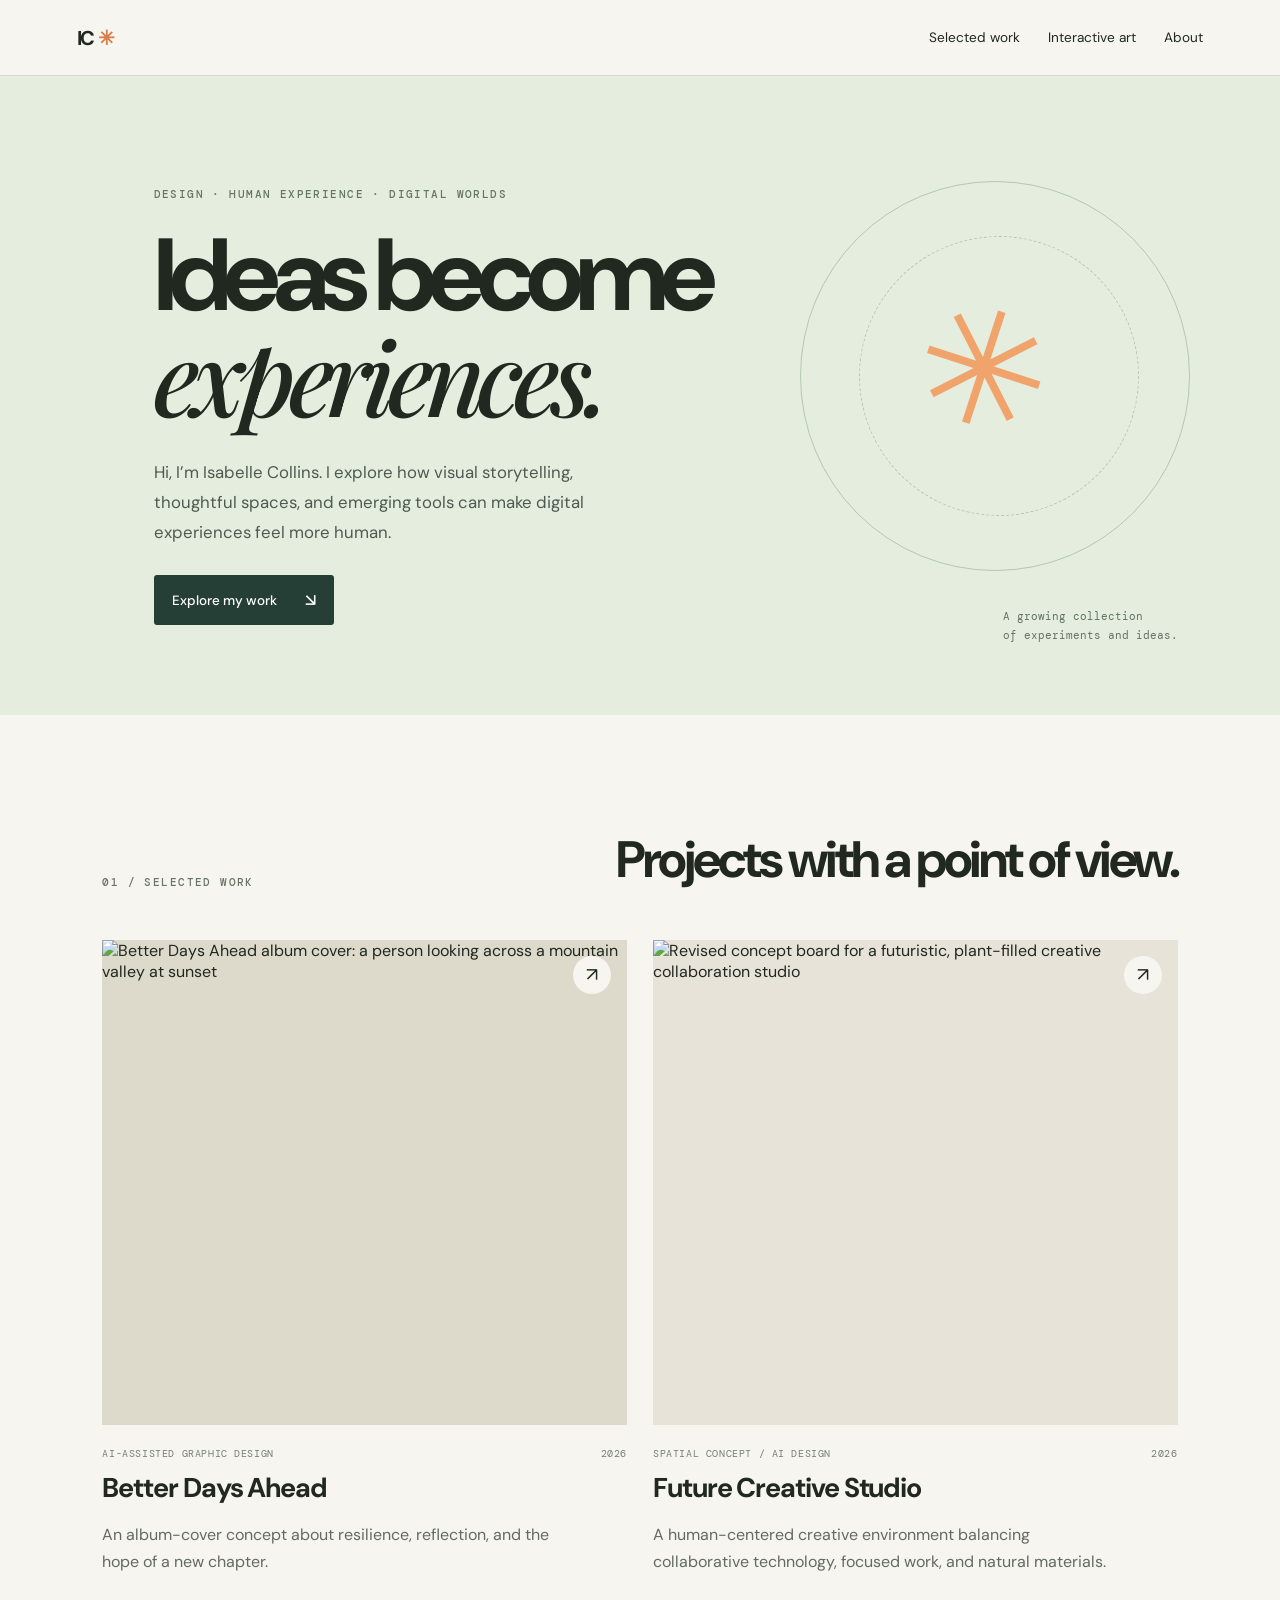
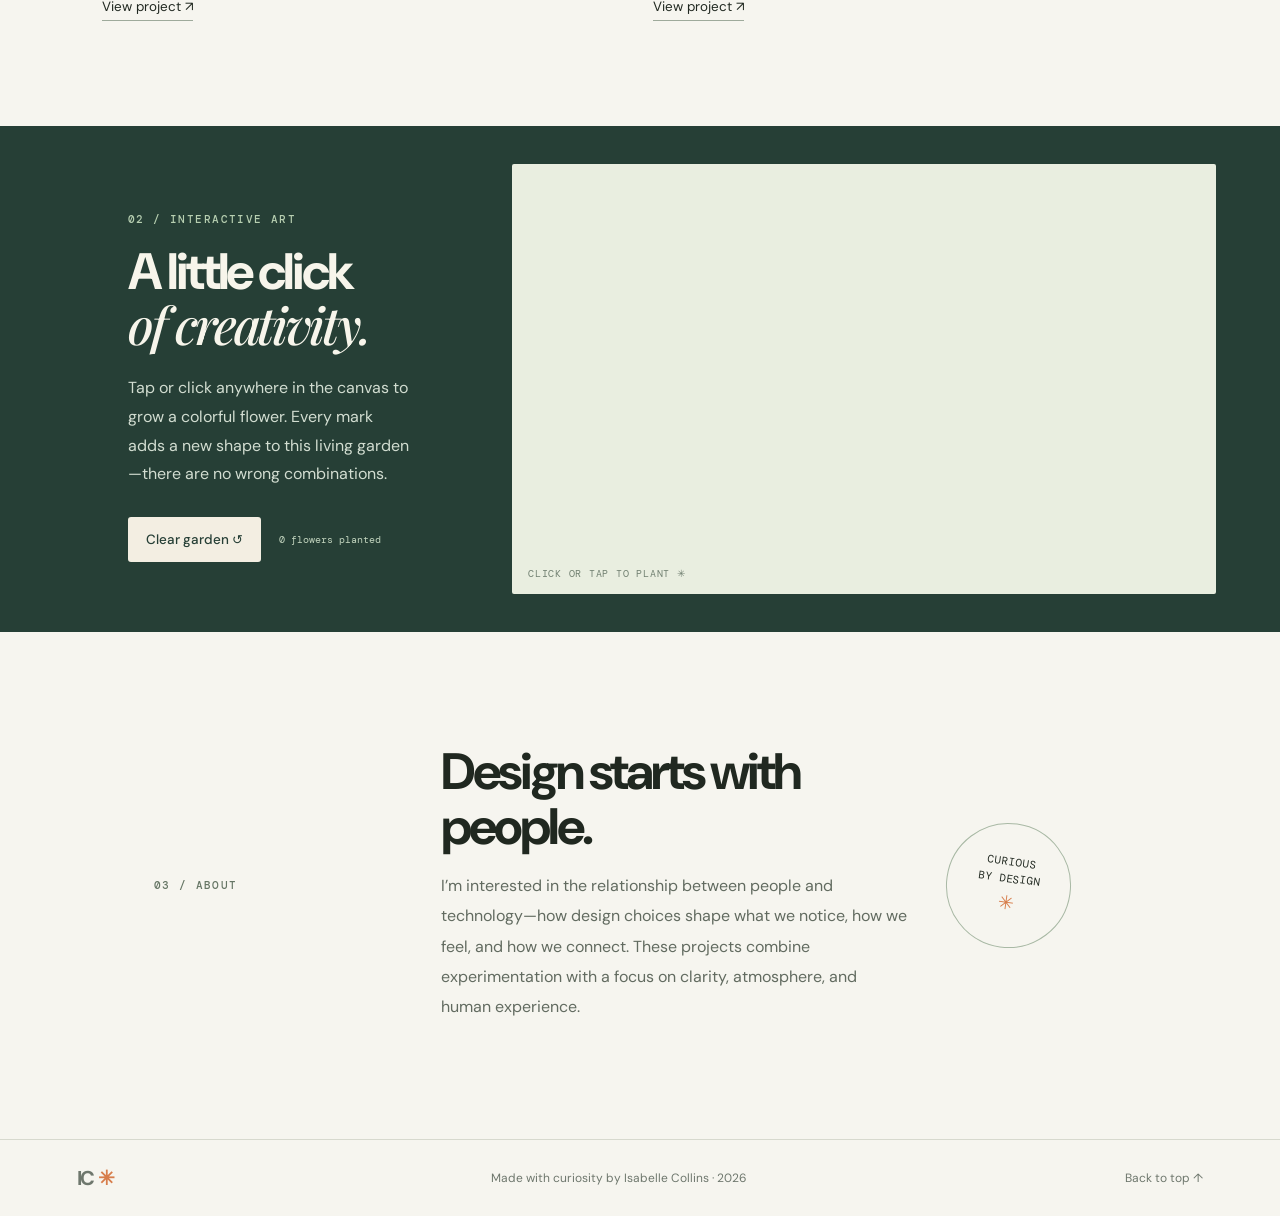
==== index.html @ 3fa0cb87 "Add files via upload Add portfolio website" ====
<!doctype html>
<html lang="en"><head><meta charset="utf-8"><meta name="viewport" content="width=device-width,initial-scale=1"><meta name="description" content="Isabelle Collins — design portfolio exploring AI-assisted visual storytelling, creative environments, and interactive art."><title>Isabelle Collins — Design Portfolio</title><link rel="stylesheet" href="styles.css"></head>
<body><nav class="nav"><a class="wordmark" href="index.html">IC<span>✳</span></a><div><a href="#work">Selected work</a><a href="#play">Interactive art</a><a href="#about">About</a></div></nav>
<header class="hero"><p class="eyebrow">DESIGN · HUMAN EXPERIENCE · DIGITAL WORLDS</p><h1>Ideas become<br><em>experiences.</em></h1><p class="intro">Hi, I’m Isabelle Collins. I explore how visual storytelling, thoughtful spaces, and emerging tools can make digital experiences feel more human.</p><a class="button" href="#work">Explore my work <span>↘</span></a><div class="hero-orbit orbit-one"></div><div class="hero-orbit orbit-two"></div><span class="hero-note">A growing collection<br>of experiments and ideas.</span></header>
<main><section id="work" class="section"><div class="section-heading"><p class="eyebrow">01 / SELECTED WORK</p><h2>Projects with a point of view.</h2></div><div class="project-grid"><a class="project-card album-card" href="album-cover.html"><div class="project-image"><img src="assets/better-days-ahead.png" alt="Better Days Ahead album cover: a person looking across a mountain valley at sunset"><span class="view-mark">↗</span></div><div class="project-meta"><span>AI-ASSISTED GRAPHIC DESIGN</span><span>2026</span></div><h3>Better Days Ahead</h3><p>An album-cover concept about resilience, reflection, and the hope of a new chapter.</p><span class="text-link">View project ↗</span></a><a class="project-card" href="creative-studio.html"><div class="project-image studio-image"><img src="assets/creative-studio-revised.png" alt="Revised concept board for a futuristic, plant-filled creative collaboration studio"><span class="view-mark">↗</span></div><div class="project-meta"><span>SPATIAL CONCEPT / AI DESIGN</span><span>2026</span></div><h3>Future Creative Studio</h3><p>A human-centered creative environment balancing collaborative technology, focused work, and natural materials.</p><span class="text-link">View project ↗</span></a></div></section>
<section id="play" class="play-section"><div class="play-copy"><p class="eyebrow">02 / INTERACTIVE ART</p><h2>A little click<br><em>of creativity.</em></h2><p>Tap or click anywhere in the canvas to grow a colorful flower. Every mark adds a new shape to this living garden—there are no wrong combinations.</p><div class="play-actions"><button id="clearGarden" class="button button-light">Clear garden ↺</button><span id="flowerCount" aria-live="polite">0 flowers planted</span></div></div><div class="garden-wrap"><canvas id="garden" aria-label="Interactive drawing area. Click or tap to plant colorful flowers." role="img"></canvas><span class="canvas-hint">CLICK OR TAP TO PLANT ✳</span></div></section>
<section id="about" class="about-section"><p class="eyebrow">03 / ABOUT</p><div><h2>Design starts with people.</h2><p>I’m interested in the relationship between people and technology—how design choices shape what we notice, how we feel, and how we connect. These projects combine experimentation with a focus on clarity, atmosphere, and human experience.</p></div><div class="about-stamp">CURIOUS<br>BY DESIGN <span>✳</span></div></section></main><footer><a class="wordmark" href="index.html">IC<span>✳</span></a><p>Made with curiosity by Isabelle Collins · 2026</p><a href="#top">Back to top ↑</a></footer><script src="script.js"></script></body></html>
---- styles.css ----
@import url('https://fonts.googleapis.com/css2?family=DM+Mono:wght@400;500&family=DM+Sans:wght@400;500;600;700&family=Playfair+Display:ital,wght@0,500;0,600;1,500;1,600&display=swap');
:root{--ink:#202820;--paper:#f6f5ef;--green:#d9e8d6;--deep:#263f36;--orange:#f0a36b;--line:#d7d9ce;--muted:#697268}*{box-sizing:border-box}html{scroll-behavior:smooth}body{margin:0;background:var(--paper);color:var(--ink);font-family:'DM Sans',sans-serif}a{color:inherit;text-decoration:none}.nav{height:76px;padding:0 6vw;display:flex;align-items:center;justify-content:space-between;border-bottom:1px solid var(--line)}.wordmark{font-weight:700;font-size:1.25rem;letter-spacing:-.08em}.wordmark span{color:#d77d4b;margin-left:4px}.nav div{display:flex;gap:28px;font-size:.85rem}.nav div a:hover,.text-link:hover,.back-link:hover{color:#b75f36}.hero{min-height:610px;padding:100px 12vw 90px;position:relative;overflow:hidden;background:#e5eddf}.eyebrow{font:500 .68rem 'DM Mono',monospace;letter-spacing:.13em;color:#667665;text-transform:uppercase}.hero h1,.detail-page h1{font-size:clamp(3.6rem,8vw,7.2rem);line-height:.98;letter-spacing:-.075em;margin:24px 0}.hero h1 em,.detail-page h1 em,.play-copy h2 em{font-family:'Playfair Display',serif;font-weight:500}.intro{max-width:460px;font-size:1.05rem;line-height:1.8;color:#4e5a50;margin-bottom:28px}.button{display:inline-flex;align-items:center;gap:28px;border:0;border-radius:3px;background:var(--deep);color:#fff;padding:14px 18px;font:500 .84rem 'DM Sans',sans-serif;cursor:pointer}.button span{font-size:1.1rem}.hero-orbit{position:absolute;border:1px solid #b3c9ae;border-radius:50%;pointer-events:none}.orbit-one{width:390px;height:390px;right:7%;top:105px}.orbit-two{width:280px;height:280px;right:11%;top:160px;border-style:dashed}.hero:after{content:'✳';position:absolute;right:18%;top:190px;font-size:160px;color:#f0a36b;transform:rotate(18deg)}.hero-note{position:absolute;right:8%;bottom:70px;font: .7rem 'DM Mono',monospace;line-height:1.7;color:#617366}.section{padding:105px 8vw}.section-heading{display:flex;align-items:end;justify-content:space-between;margin-bottom:40px}.section h2,.about-section h2{font-size:clamp(2rem,4vw,3.7rem);letter-spacing:-.06em;line-height:1.08;margin:12px 0}.project-grid{display:grid;grid-template-columns:1fr 1fr;gap:26px}.project-card{display:block;min-width:0}.project-image{position:relative;background:#e7e3d9;overflow:hidden;aspect-ratio:1.08/1}.project-image img{width:100%;height:100%;object-fit:cover;display:block;transition:transform .5s}.project-card:hover .project-image img{transform:scale(1.035)}.album-card .project-image img{object-fit:contain;background:#ddd9cb}.view-mark{position:absolute;right:16px;top:16px;width:38px;height:38px;display:grid;place-items:center;background:var(--paper);border-radius:50%;font-size:1.2rem}.project-meta{display:flex;justify-content:space-between;gap:10px;margin-top:22px;font: .62rem 'DM Mono',monospace;letter-spacing:.06em;color:#718071}.project-card h3{font-size:1.7rem;letter-spacing:-.04em;margin:10px 0}.project-card p{line-height:1.7;color:#626b60;max-width:460px}.text-link{display:inline-block;margin-top:6px;border-bottom:1px solid #9eaa9b;padding-bottom:5px;font-size:.84rem}.play-section{display:grid;grid-template-columns:.8fr 1.2fr;background:var(--deep);color:#f7f5eb;min-height:480px}.play-copy{padding:75px 8vw 70px 10vw;align-self:center}.play-copy .eyebrow{color:#b7cfb1}.play-copy h2{font-size:clamp(2.5rem,4vw,4.2rem);line-height:1.02;letter-spacing:-.06em;margin:20px 0}.play-copy p:not(.eyebrow){color:#d2ddd1;line-height:1.8;max-width:390px}.play-actions{display:flex;align-items:center;gap:18px;margin-top:28px;flex-wrap:wrap}.button-light{background:#f3eee2;color:var(--deep)}#flowerCount{font: .65rem 'DM Mono',monospace;color:#c3d5bf}.garden-wrap{position:relative;min-height:420px;background:#e9eee0;margin:38px 5vw 38px 0;overflow:hidden;border-radius:2px}#garden{width:100%;height:100%;position:absolute;inset:0;touch-action:manipulation;cursor:crosshair}.canvas-hint{position:absolute;bottom:14px;left:16px;font: .6rem 'DM Mono',monospace;letter-spacing:.08em;color:#718071;pointer-events:none}.about-section{padding:100px 12vw;display:grid;grid-template-columns:.7fr 1.3fr .5fr;gap:35px;align-items:center}.about-section>div:nth-child(2) p{line-height:1.9;color:#626b60;max-width:620px}.about-stamp{border:1px solid #a9b9a5;border-radius:50%;width:125px;height:125px;display:flex;align-items:center;justify-content:center;flex-direction:column;text-align:center;font: .68rem 'DM Mono',monospace;line-height:1.6;transform:rotate(8deg)}.about-stamp span{color:#d77d4b;font-size:1.2rem}footer{border-top:1px solid var(--line);padding:25px 6vw;display:flex;align-items:center;justify-content:space-between;font-size:.75rem;color:#6e776d}footer p{margin:0}.detail-page{max-width:1120px;margin:auto;padding:55px 5vw 90px}.back-link{display:inline-block;margin-bottom:50px;font-size:.85rem;color:#5d6c5d}.detail-page h1{font-size:clamp(3.3rem,7vw,6rem);margin:18px 0}.detail-lede{max-width:650px;font-size:1.15rem;line-height:1.8;color:#5e695d;margin-bottom:45px}.detail-hero{background:#e4e1d7;padding:24px;text-align:center}.detail-hero img{max-width:100%;max-height:740px;object-fit:contain;display:block;margin:auto}.album-detail img{width:min(100%,650px)}.studio-detail img{width:100%}.image-caption{font-size:.75rem;color:#6b7468;text-align:left;line-height:1.6}.detail-columns{display:grid;grid-template-columns:1fr 1fr;gap:50px 70px;padding:75px 3vw}.detail-columns h2{font-size:1.8rem;letter-spacing:-.05em;margin:12px 0}.detail-columns p:not(.eyebrow){color:#606b60;line-height:1.9}.process-image{padding:0 3vw 60px}.process-image img{width:100%;display:block;margin-top:20px}.next-project{display:flex;justify-content:space-between;align-items:center;padding:25px 30px;background:#e4ecdf;margin:20px 3vw}.next-project span{display:flex;flex-direction:column;gap:8px}.next-project small{font: .6rem 'DM Mono',monospace;letter-spacing:.1em;color:#697868}.next-project strong{font-size:1.2rem}
@media(max-width:700px){.nav{height:65px;padding:0 5vw}.nav div{gap:13px;font-size:.72rem}.hero{padding:75px 7vw 90px;min-height:570px}.hero-orbit{right:-160px;top:180px;opacity:.6}.hero:after{right:12%;top:250px;font-size:100px}.hero-note{right:8%;bottom:34px}.section{padding:70px 6vw}.section-heading{display:block}.project-grid{grid-template-columns:1fr;gap:42px}.play-section{grid-template-columns:1fr}.play-copy{padding:60px 7vw 35px}.garden-wrap{height:360px;margin:0 6vw 35px}.about-section{padding:70px 7vw;grid-template-columns:1fr;gap:10px}.about-stamp{width:100px;height:100px;margin-top:10px}.detail-page{padding:35px 5vw 65px}.back-link{margin-bottom:35px}.detail-hero{padding:12px}.detail-columns{grid-template-columns:1fr;gap:25px;padding:45px 2vw}.process-image{padding:0 2vw 35px}footer{padding:22px 5vw;gap:14px;flex-wrap:wrap}footer p{order:3;width:100%}.project-meta{font-size:.55rem}}
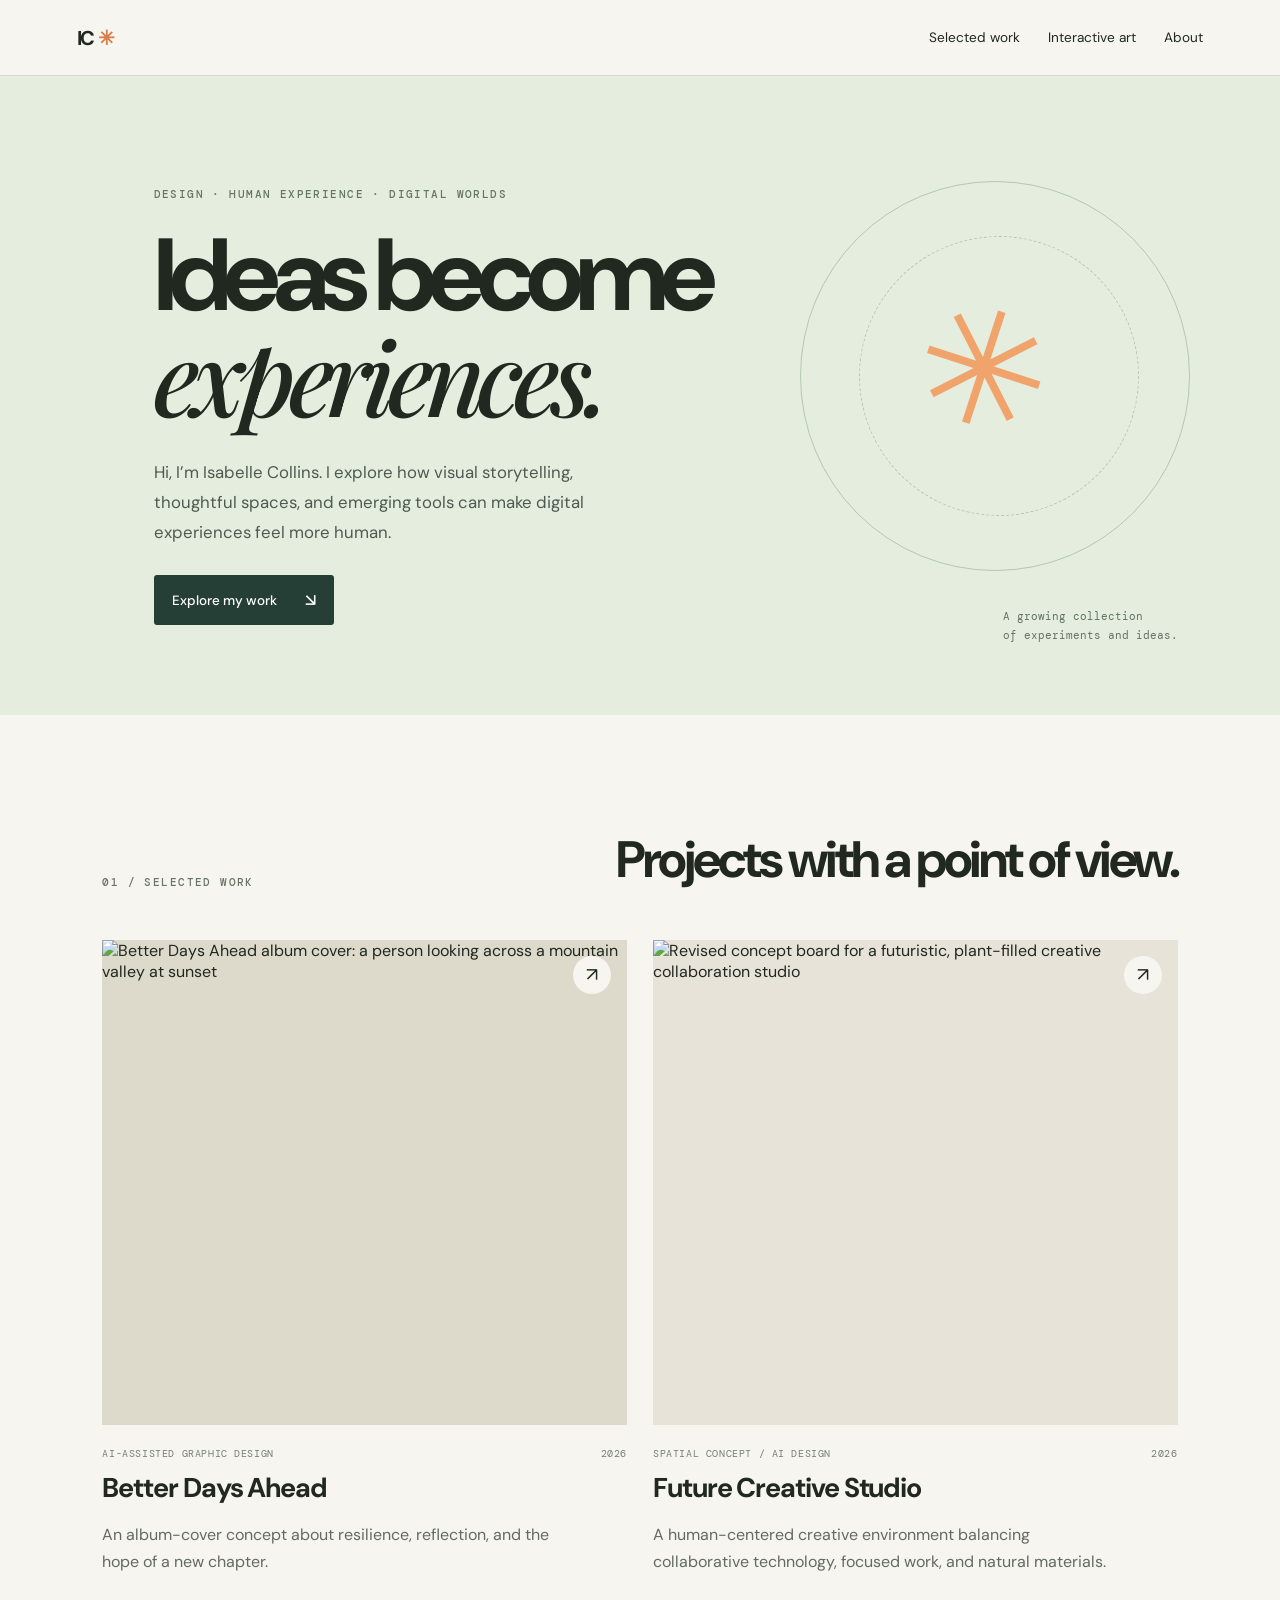
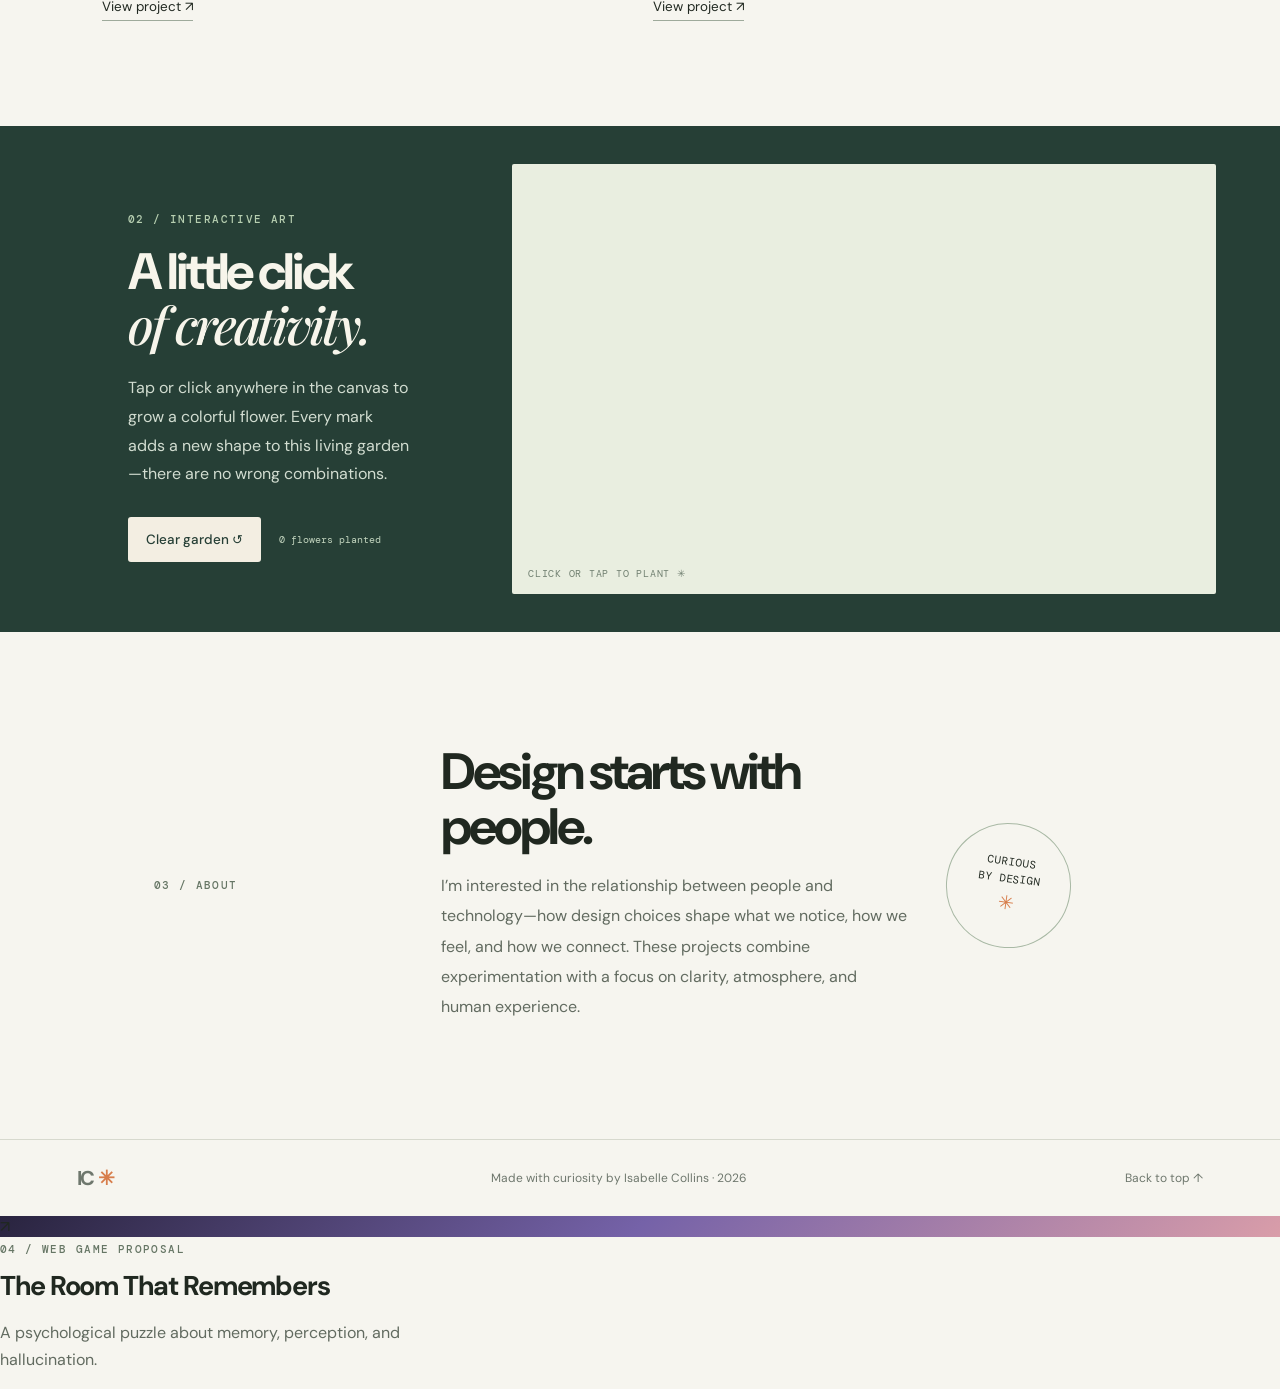
==== commit 54bd33e5: "Add project card for web game proposal Added a new project card for 'The Room That Remembers' web ga" ====
--- a/index.html
+++ b/index.html
@@ -5,3 +5,14 @@
 <main><section id="work" class="section"><div class="section-heading"><p class="eyebrow">01 / SELECTED WORK</p><h2>Projects with a point of view.</h2></div><div class="project-grid"><a class="project-card album-card" href="album-cover.html"><div class="project-image"><img src="assets/better-days-ahead.png" alt="Better Days Ahead album cover: a person looking across a mountain valley at sunset"><span class="view-mark">↗</span></div><div class="project-meta"><span>AI-ASSISTED GRAPHIC DESIGN</span><span>2026</span></div><h3>Better Days Ahead</h3><p>An album-cover concept about resilience, reflection, and the hope of a new chapter.</p><span class="text-link">View project ↗</span></a><a class="project-card" href="creative-studio.html"><div class="project-image studio-image"><img src="assets/creative-studio-revised.png" alt="Revised concept board for a futuristic, plant-filled creative collaboration studio"><span class="view-mark">↗</span></div><div class="project-meta"><span>SPATIAL CONCEPT / AI DESIGN</span><span>2026</span></div><h3>Future Creative Studio</h3><p>A human-centered creative environment balancing collaborative technology, focused work, and natural materials.</p><span class="text-link">View project ↗</span></a></div></section>
 <section id="play" class="play-section"><div class="play-copy"><p class="eyebrow">02 / INTERACTIVE ART</p><h2>A little click<br><em>of creativity.</em></h2><p>Tap or click anywhere in the canvas to grow a colorful flower. Every mark adds a new shape to this living garden—there are no wrong combinations.</p><div class="play-actions"><button id="clearGarden" class="button button-light">Clear garden ↺</button><span id="flowerCount" aria-live="polite">0 flowers planted</span></div></div><div class="garden-wrap"><canvas id="garden" aria-label="Interactive drawing area. Click or tap to plant colorful flowers." role="img"></canvas><span class="canvas-hint">CLICK OR TAP TO PLANT ✳</span></div></section>
 <section id="about" class="about-section"><p class="eyebrow">03 / ABOUT</p><div><h2>Design starts with people.</h2><p>I’m interested in the relationship between people and technology—how design choices shape what we notice, how we feel, and how we connect. These projects combine experimentation with a focus on clarity, atmosphere, and human experience.</p></div><div class="about-stamp">CURIOUS<br>BY DESIGN <span>✳</span></div></section></main><footer><a class="wordmark" href="index.html">IC<span>✳</span></a><p>Made with curiosity by Isabelle Collins · 2026</p><a href="#top">Back to top ↑</a></footer><script src="script.js"></script></body></html>
+<a class="project-card" href="hallucination-proposal.html">
+  <div class="card-image"
+       style="background:linear-gradient(135deg,#29243f,#7562a8,#d99da9);">
+    <span class="round-arrow" aria-hidden="true">↗</span>
+  </div>
+  <div class="card-label">
+    <span class="eyebrow">04 / Web game proposal</span>
+    <h3>The Room That Remembers</h3>
+    <p>A psychological puzzle about memory, perception, and hallucination.</p>
+  </div>
+</a>
